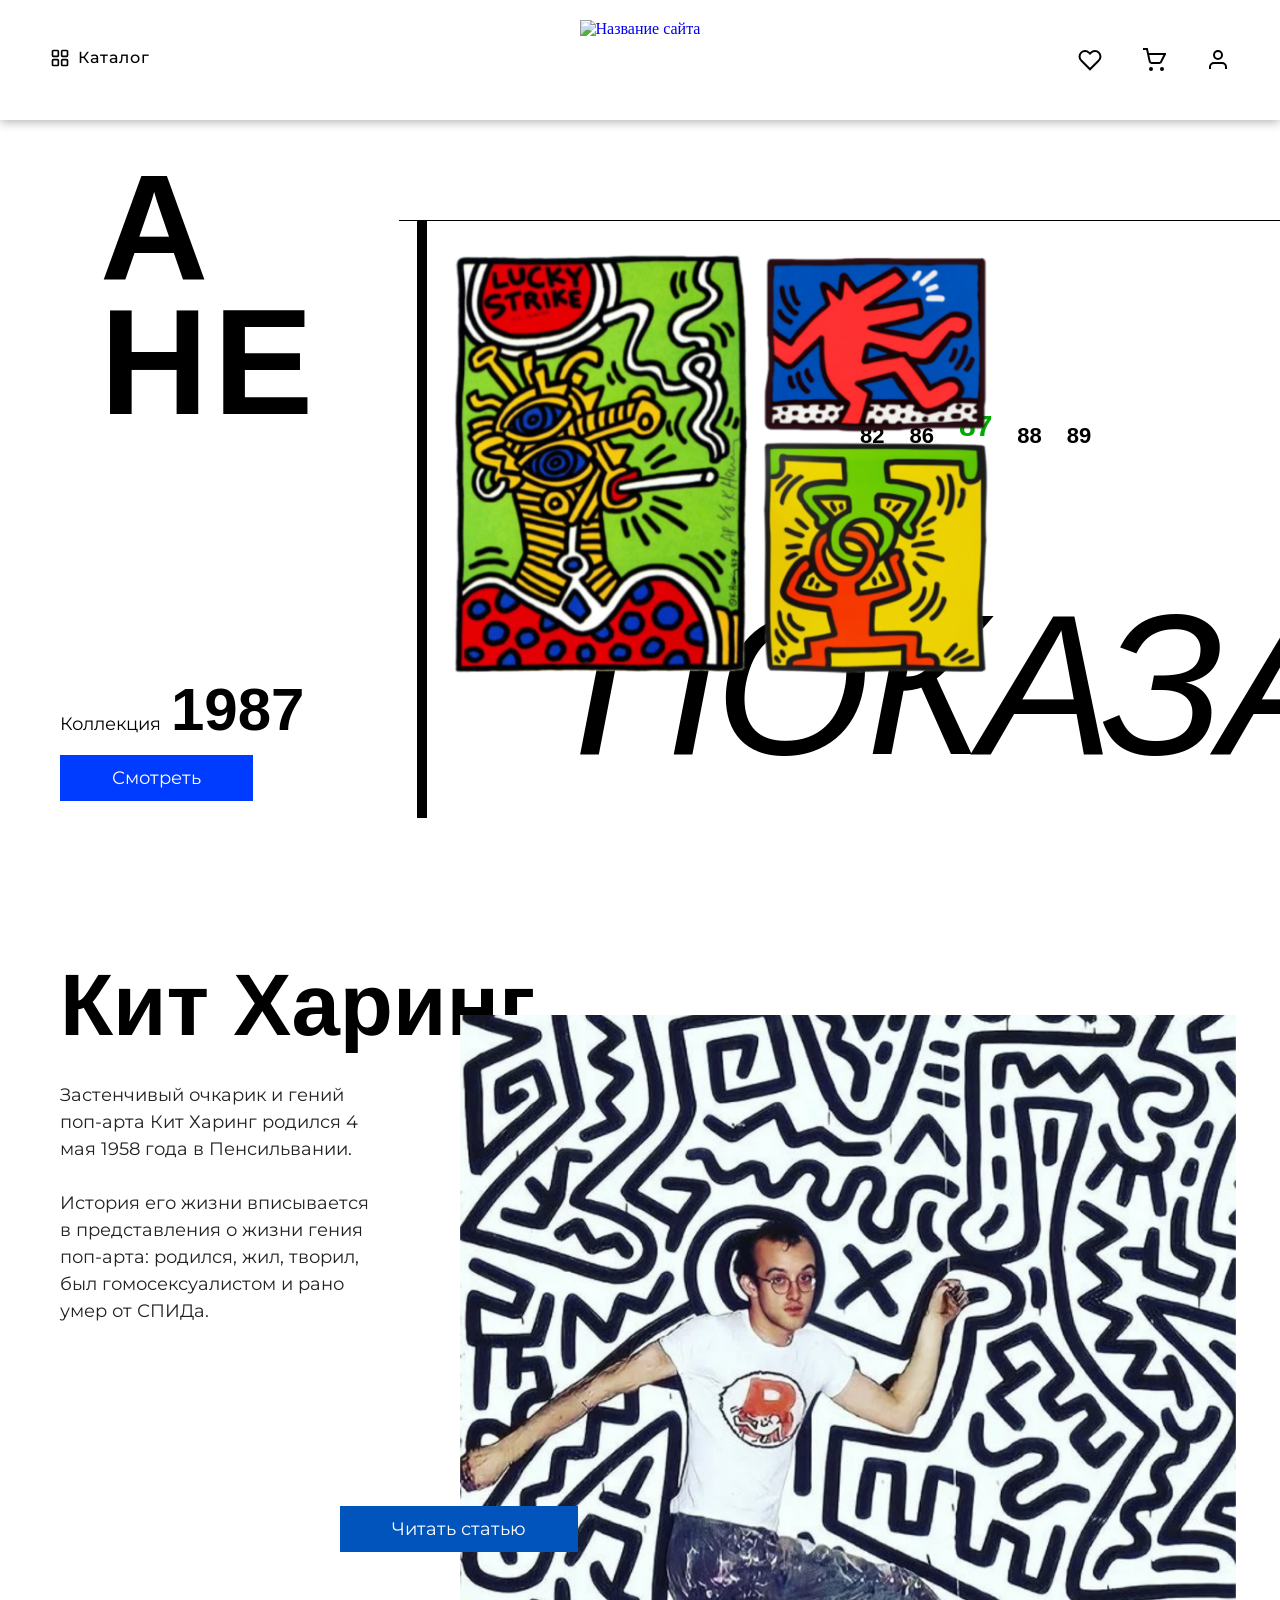
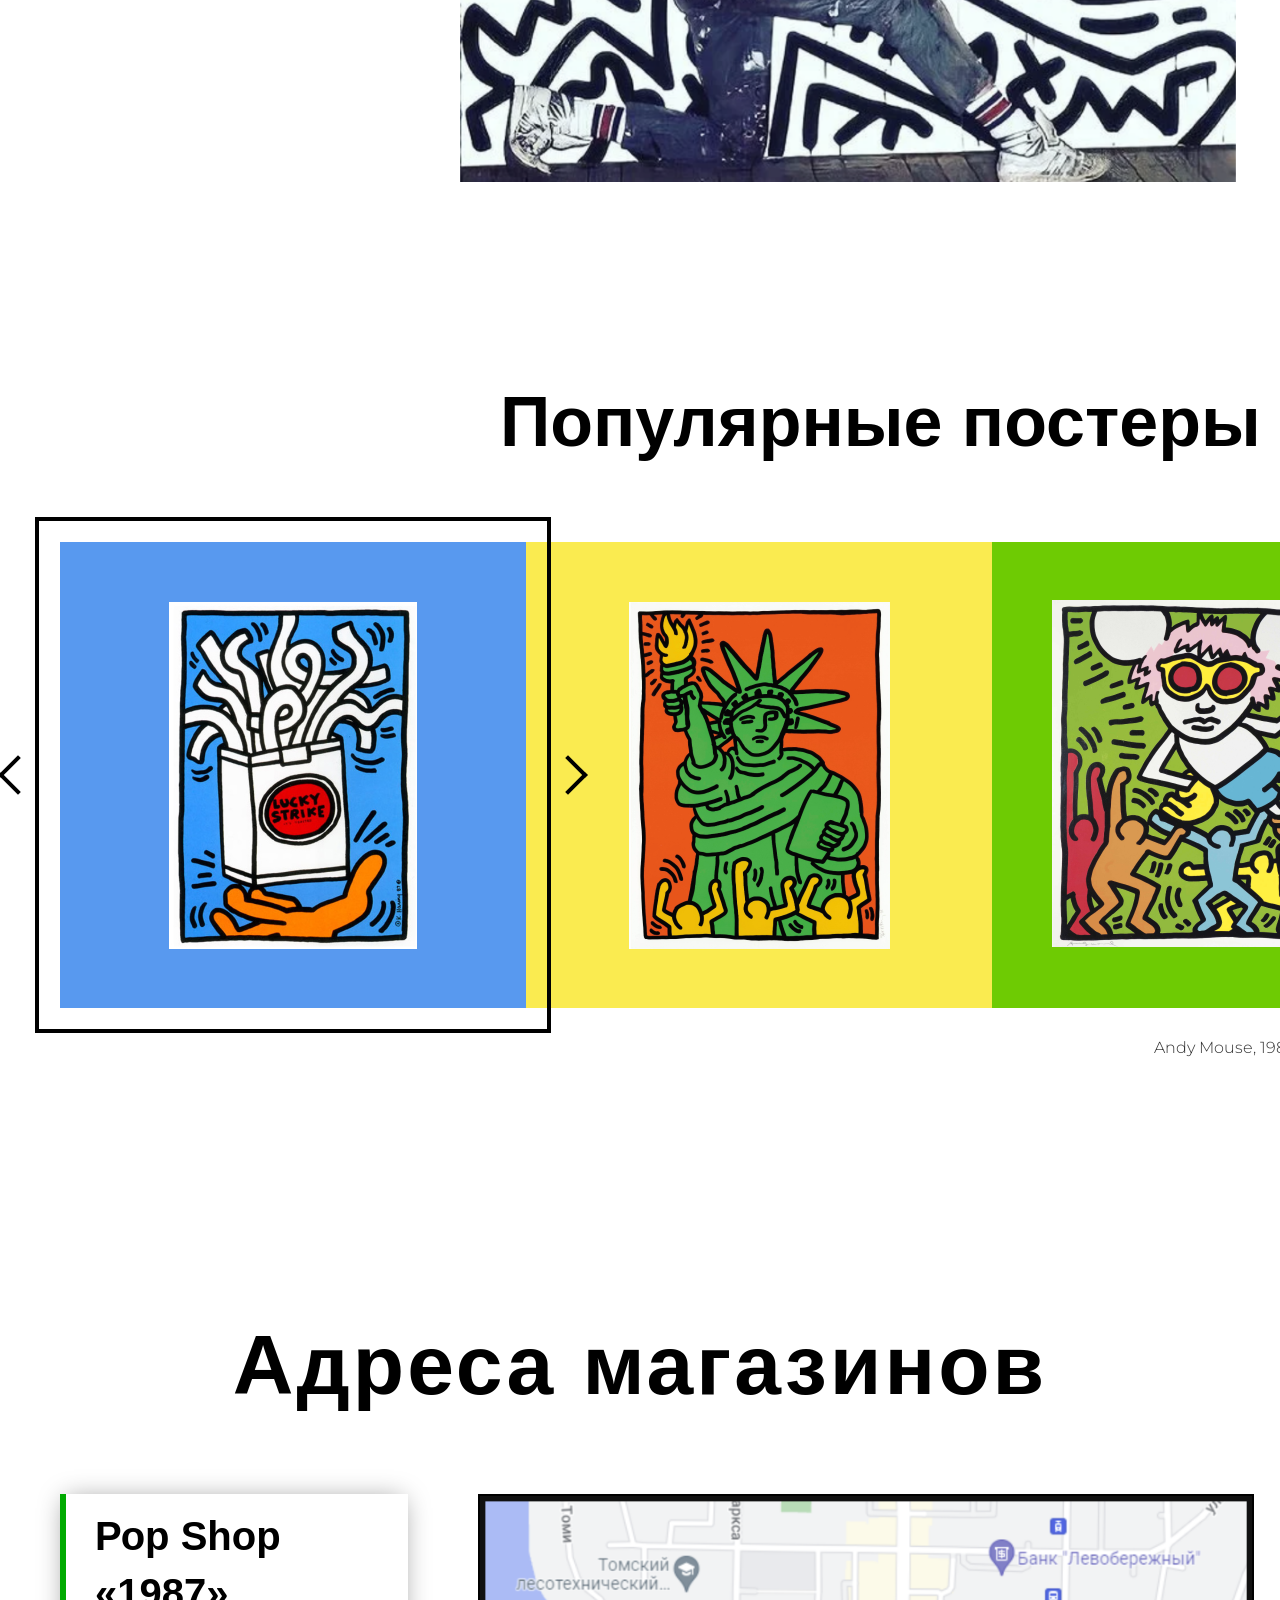
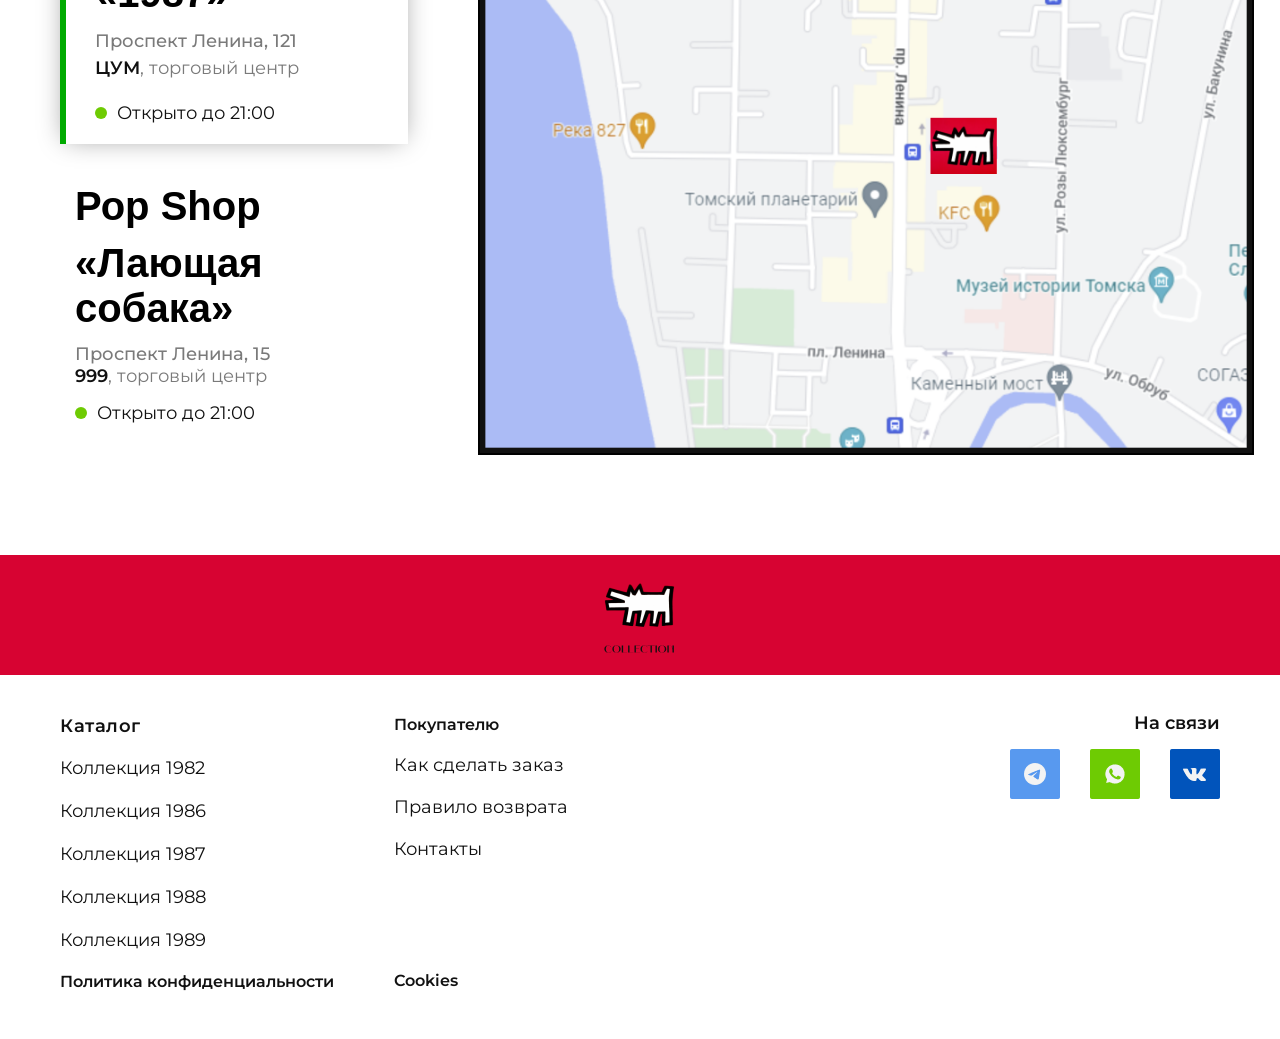
==== index.html @ 84c4f64f "Add files via upload" ====
<!DOCTYPE html>
<html lang="ru">

<head>
    <meta charset="UTF-8">
    <meta name="viewport" content="width=device-width, initial-scale=1.0">
    <title>Кит Харинг | Коллекция</title>
    <link rel="stylesheet" href="index.css">
</head>

<body>
    <div class="container">
        <link rel="preconnect" href="https://fonts.googleapis.com">
        <link rel="preconnect" href="https://fonts.gstatic.com" crossorigin>
        <link href="https://fonts.googleapis.com/css2?family=Montserrat:wght@300;400;500;600;700;800&display=swap"
            rel="stylesheet">

        <header class="site-header">
            <div class="header-left">
                <a href="catalog.html" class="catalog-link"
                    style="text-decoration: none; color: inherit; display: inline-flex; align-items: center;">
                    <svg width="20" height="20" viewBox="0 0 24 24" fill="none" stroke="currentColor" stroke-width="2"
                        style="margin-right: 8px; vertical-align: middle;">
                        <rect x="3" y="3" width="7" height="7" rx="1" />
                        <rect x="14" y="3" width="7" height="7" rx="1" />
                        <rect x="3" y="14" width="7" height="7" rx="1" />
                        <rect x="14" y="14" width="7" height="7" rx="1" />
                    </svg>
                    <span style="vertical-align: middle;">Каталог</span>
                </a>
            </div>
            <div class="header-center">
                <a href="#"
                    style="border: none; background-color: transparent; display: inline-block; text-decoration: none;">
                    <img src="C:\Users\pusto\OneDrive\Рабочий стол\практика\logo.png" alt="Название сайта"
                        style="height: 80px; width: auto; display: block;">
                </a>
            </div>

            <div class="header-right">
                <a href="#" class="icon-link" aria-label="Избранное">
                    <svg width="24" height="24" viewBox="0 0 24 24" fill="none" stroke="currentColor" stroke-width="2">
                        <path
                            d="M20.84 4.61a5.5 5.5 0 0 0-7.78 0L12 5.67l-1.06-1.06a5.5 5.5 0 0 0-7.78 7.78l1.06 1.06L12 21.23l7.78-7.78 1.06-1.06a5.5 5.5 0 0 0 0-7.78z" />
                    </svg>
                </a>

                <a href="#" class="icon-link" aria-label="Корзина">
                    <svg width="24" height="24" viewBox="0 0 24 24" fill="none" stroke="currentColor" stroke-width="2">
                        <circle cx="9" cy="21" r="1" />
                        <circle cx="20" cy="21" r="1" />
                        <path d="M1 1h4l2.7 12.4a2 2 0 0 0 2 1.6h7.6a2 2 0 0 0 2-1.6L23 6H6" />
                    </svg>
                </a>
                <a href="#" class="icon-link" aria-label="Личный кабинет">
                    <svg width="24" height="24" viewBox="0 0 24 24" fill="none" stroke="currentColor" stroke-width="2">
                        <path d="M20 21v-2a4 4 0 0 0-4-4H8a4 4 0 0 0-4 4v2" />
                        <circle cx="12" cy="7" r="4" />
                    </svg>
                </a>
            </div>
        </header>

        <div class="hero-section">
            <div class="title-block">
                <h1 class="main-title">
                    <span>А НЕ</span>
                    <span class="t-poster-lines">
                        <span class="right-line"></span>
                        <span class="poster-image"></span>
                        <div class="pokazalos-text">показалось</div>
                    </span>
                </h1>
                <div class="collection-block">
                    <div class="collection-year">
                        <span class="collection-text">Коллекция</span>
                        <span class="collection-number">1987</span>
                    </div>
                    <a href="catalog.html" class="watch-link">Смотреть</a>
                </div>

                <div class="stats-numbers">
                    <span>82</span>
                    <span>86</span>
                    <span class="highlight">87</span> 
                    <span>88</span>
                    <span>89</span>
                </div>
            </div> 
        </div> 


        <div class="content-section">
            <div class="left-info">
                <h2 class="artist-name">Кит Харинг</h2>
                <p class="artist-description">
                    Застенчивый очкарик и гений поп-арта Кит Харинг родился 4 мая 1958 года в Пенсильвании.<br><br>
                    История его жизни вписывается в представления о жизни гения поп-арта: родился, жил, творил, был
                    гомосексуалистом и рано умер от СПИДа.
                </p>
            </div>

            <div class="right-quote">
                <div class="photo-with-button">
                    <div class="artist-photo">
                        <img src="image 62.png" alt="Кит Харинг">
                    </div>
                    <a href="article.html" class="read-article-overlay">Читать статью</a>
                </div>
                <div class="photo-caption">
                    <div class="caption-left">
                        <a href="#" class="pdf-link">
                            <img src="image 67 (Traced).png" alt="PDF иконка" class="pdf-icon">
                        </a>
                    </div>
                    <div class="caption-right">
                        <span class="caption-name">Кит Харинг,</span>
                        <span class="caption-year">1982 г.</span>
                    </div>
                </div>
            </div>

        </div>

        <div class="popular-section">
            <h2 class="popular-title">Популярные постеры</h2>

            <div class="posters-carousel">
                <div class="posters-container" id="postersContainer">
                    <div class="poster-item" data-index="0">
                        <div class="poster-wrapper">
                            <div class="selection-frame"></div>
                            <div class="color-frame red-frame">
                                <div class="poster-placeholder">
                                    <img src="image 57.png" alt="CRACK DOWN!" class="poster-image">
                                </div>
                            </div>
                        </div>
                        <div class="poster-caption"></div>
                    </div>

                    <div class="poster-item" data-index="1">
                        <div class="poster-wrapper">
                            <div class="selection-frame"></div>
                            <div class="color-frame blue-frame">
                                <div class="poster-placeholder">
                                    <img src="image 63.png" alt="CRACK DOWN!" class="poster-image">
                                </div>
                            </div>
                        </div>
                        <div class="poster-caption"></div>
                    </div>

                    <div class="poster-item" data-index="2">
                        <div class="poster-wrapper">
                            <div class="selection-frame"></div>
                            <div class="color-frame green-frame">
                                <div class="poster-placeholder">
                                    <a href="product.html?id=3">
                                        <img src="image 39.png" alt="Andy Mouse" class="poster-image">
                                    </a>
                                </div>
                            </div>
                        </div>
                        <div class="poster-caption">Andy Mouse, 1986</div>
                    </div>

                    <div class="poster-item" data-index="3">
                        <div class="poster-wrapper">
                            <div class="selection-frame"></div>
                            <div class="color-frame yellow-frame">
                                <div class="poster-placeholder">
                                    <img src="Frame 2049.png" alt="CRACK DOWN!" class="poster-image">
                                </div>
                            </div>
                        </div>
                        <div class="poster-caption"></div>
                    </div>

                    <div class="poster-item" data-index="4">
                        <div class="poster-wrapper">
                            <div class="selection-frame"></div>
                            <div class="color-frame purple-frame">
                                <div class="poster-placeholder">
                                    <img src="image 49.png" alt="CRACK DOWN!" class="poster-image">
                                </div>
                            </div>
                        </div>
                        <div class="poster-caption"></div>
                    </div>
                </div>
            </div>
        </div>

        <div class="container"> 

            <div class="shops-section">
                <h2 class="shops-title">Адреса магазинов</h2>

                <div class="shops-container">
                    <div class="shops-addresses">
                        <div class="shop-card">
                            <div class="shop-card-content">
                                <h3 class="shop-name">Рор Shop</h3>
                                <h3 class="shop-name">«1987»</h3>
                                <p class="shop-address">
                                    <span class="address-street">Проспект Ленина, 121</span><br>
                                    <span class="address-place">ЦУМ</span><span class="address-type">, торговый
                                        центр</span>
                                </p>
                                <div class="shop-status">
                                    <span class="status-dot"></span>
                                    <span class="status-text">Открыто до 21:00</span>
                                </div>
                            </div>
                        </div>

                        <div class="shop-card">
                            <div class="shop-card-content">
                                <h3 class="shop-name">Рор Shop</h3>
                                <h3 class="shop-name">«Лающая собака»</h3>
                                <span class="address-street">Проспект Ленина, 15</span><br>
                                <span class="address-place">999</span><span class="address-type">, торговый центр</span>
                                </p>
                                <div class="shop-status">
                                    <span class="status-dot"></span>
                                    <span class="status-text">Открыто до 21:00</span>
                                </div>
                            </div>
                        </div>
                    </div>

                    <div class="shops-map-container">
                        <div class="map-image">
                            <img src="Frame 2052.png" alt="Карта" class="map-img">
                        </div>
                    </div>
                </div>
            </div>

            <footer class="site-footer">
                <div class="footer-red-line">
                    <img src="Group 1045948.png" alt="KEITH" class="footer-logo-img">
                </div>
                <div class="footer-info">
                    <div class="footer-info-columns">
                        <div class="footer-column">
                            <div class="footer-copyright">Каталог</div>
                            <div class="footer-policy">Коллекция 1982</div>
                            <div class="footer-policy">Коллекция 1986</div>
                            <div class="footer-policy">Коллекция 1987</div>
                            <div class="footer-policy">Коллекция 1988</div>
                            <div class="footer-policy">Коллекция 1989</div>
                            <div class="footer-policy2">Политика конфиденциальности</div>
                        </div>

                        <div class="footer-column">
                            <div class="footer-contacts">Покупателю</div>
                            <div class="footer-phone">Как сделать заказ</div>
                            <div class="footer-phone">Правило возврата</div>
                            <div class="footer-phone">Контакты</div>
                            <div class="footer-sell">Cookies</div>
                        </div>
                    </div>
                </div>

                <div class="footer-social">
                    <div class="social-title">На связи</div>
                    <div class="social-icons">
                        <a href="#" class="social-icon">
                            <img src="tg.png" alt="Telegram" class="social-img">
                        </a>
                        <a href="#" class="social-icon">
                            <img src="phone.png" alt="WhatsApp" class="social-img">
                        </a>
                        <a href="#" class="social-icon">
                            <img src="vk.png" alt="VK" class="social-img">
                        </a>
                    </div>
                </div>
        </div>
        </footer>
    </div>
    <script src="script.js"></script>
    <script src="index.js"></script>
</body>

</html>
---- index.css ----
* {
    margin: 0;
    padding: 0;
    box-sizing: border-box;
}

body {
    overflow-x: hidden;
    width: 100%;
    margin: 0;
    padding: 0 60px 40px 60px;
}

.container {
    max-width: 1400px;
    width: 100%;
    margin: 0 auto;
    overflow: visible;
    margin-top: 160px;
}


.site-header {
    display: flex;
    justify-content: space-between;
    align-items: center;
    padding: 20px 230px;
    margin-bottom: 40px;
    flex-wrap: wrap;
    position: fixed;
    top: 0;
    left: 0;
    right: 0;
    background-color: #ffffff;
    z-index: 1000;
    box-shadow: 0 2px 10px rgba(0, 0, 0, 0.3);
    box-sizing: border-box;
    width: 100%;
}

.header-left {
    flex: 1;
}

.catalog-link {
    font-family: 'Montserrat', sans-serif;
    font-size: 16px;
    font-weight: 500;
    text-decoration: none;
    color: #000;
    letter-spacing: 1px;
    padding-bottom: 5px;
    cursor: pointer;
}

.catalog-link:hover {
    color: #1066D0;
}

.header-center {
    flex: 1;
    display: flex;
    justify-content: center;
}

.logo {
    font-size: 200px;
    font-weight: 900;
    letter-spacing: 2px;
    text-transform: uppercase;
    color: #000;
    text-decoration: none;
    padding: 8px 20px;
    transition: all 0.3s;
}

.logo:hover {
    background-color: #000;
    color: #fff;
}

.header-right {
    flex: 1;
    display: flex;
    justify-content: flex-end;
    gap: 50px;
}

.icon-link {
    color: #000;
    text-decoration: none;
    transition: color 0.3s ease;
    line-height: 1;
}

.icon-link:hover {
    color: #0066ff;
}

.icon-link svg {
    display: block;
    width: 24px;
    height: 24px;
}


.icon-cart,
.icon-user {
    width: 22px;
    height: 22px;
    fill: none;
    stroke: currentColor;
    stroke-width: 2;
    stroke-linecap: round;
    stroke-linejoin: round;
}

.hero-section {
    display: flex;
    flex-wrap: wrap;
    justify-content: space-between;
    align-items: flex-start;
    margin-bottom: 80px;
    padding-bottom: 40px;
}

.title-block {
    flex: 0 0 auto;
    max-width: 40%;
}

.main-title {
    font-size: 180px;
    font-weight: 800;
    line-height: 0.9;
    text-transform: uppercase;
    color: #000;
    margin-bottom: 20px;
}

.main-title span {
    display: block;
}

.collection-block {
    display: flex;
    flex-direction: column;
    align-items: flex-start;
    gap: 10px;
    margin-top: 320px;
}

.collection-year {
    display: flex;
    align-items: baseline;
    gap: 10px;
}

.collection-text {
    font-family: 'Montserrat', sans-serif;
    font-size: 18px;
    font-weight: 400;
    color: #000;
}

.collection-number {
    font-family: 'Moniqa', sans-serif;
    font-weight: 800;
    font-size: 60px;
    color: #000;
    line-height: 1;
}

.watch-link {
    display: inline-block;
    font-family: 'Montserrat', sans-serif;
    font-size: 18px;
    font-weight: 400;
    color: #fff;
    background-color: #003cff;
    padding: 12px 52px;
    text-decoration: none;
    border-radius: 0px;
    transition: all 0.3s ease;
    border: none;
    margin-top: 5px;
}

.product-block {
    flex: 0 0 300px;
    background-color: #f5f5f5;
    padding: 25px;
    border: 1px solid #ddd;
}

.product-image-placeholder {
    width: 100%;
    height: 250px;
    background-color: #e0e0e0;
    margin-bottom: 15px;
    display: flex;
    align-items: flex-end;
    justify-content: flex-start;
    padding: 15px;
    font-size: 14px;
    color: #666;
    border: 1px solid #ccc;
    background-image: repeating-linear-gradient(45deg, #ccc 0px, #ccc 2px, transparent 2px, transparent 8px);
}

.product-code {
    font-size: 14px;
    color: #444;
    margin-bottom: 5px;
    letter-spacing: 1px;
}

.product-sizes {
    display: flex;
    gap: 15px;
    font-size: 20px;
    font-weight: bold;
    margin-top: 10px;
}

.product-sizes span {
    cursor: default;
}

.stats-numbers {
    display: flex;
    gap: 30px;
    font-size: 22px;
    margin: 40px 0;
    padding: 20px 0;
    font-family: 'Moniqa', sans-serif;
    font-weight: 800;
    align-items: center;
    position: relative;
    left: 0;
    left: 1180px;
    right: 50px;
    margin-top: -580px;
    margin-bottom: 1000px;
}


.stats-numbers span {
    color: #000;
    display: inline-block;
    line-height: 1;
    vertical-align: middle;
}

.stats-numbers .highlight {
    color: #00aa00;
    font-size: 30px;
    font-weight: 800;
    position: relative;
    top: -1px;
    transform: translateY(-5px);
}


@font-face {
    font-family: 'Moniqa';
    src: url('fonts/OpenType-PS (OTF)/Moniqa-Display.otf') format('opentype');
    font-weight: 500;
    font-style: normal;
}

@font-face {
    font-family: 'Moniqa';
    src: url('fonts/OpenType-PS (OTF)/Moniqa-BoldDisplay.otf') format('opentype');
    font-weight: 700;
    font-style: normal;
}

.main-title,
.text-part {
    margin-left: 40px;
    font-family: 'Moniqa', sans-serif;
    font-weight: 700;
    word-spacing: 0.15em;
    font-size: 200px;
    text-transform: uppercase;
}

.main-title {
    display: flex;
    align-items: center;
    font-size: 180px;
    font-weight: 800;
    line-height: 0.9;
    letter-spacing: 5px;
    text-transform: uppercase;
    color: #000;
}

.hash {
    font-size: 0.8em;
    margin-right: 5px;
}

.text-part {
    margin-left: 20px;
    display: flex;
    gap: 5px;
}

.main-title {
    display: flex;
    align-items: center;
    font-size: 180px;
    font-weight: 800;
    text-transform: uppercase;
    gap: 10px;
}

.t-poster-lines {
    position: relative;
    display: inline-block;
    width: 100px;
    height: 160px;
    margin-left: 15px;
}

.t-poster-lines::before {
    content: '';
    position: absolute;
    top: 5px;
    left: -25px;
    width: 100%;
    height: 1px;
    background-color: #000;
    z-index: 2;
}

.t-poster-lines::after {
    content: '';
    position: absolute;
    top: 5px;
    left: -7px;
    width: 10px;
    height: 598px;
    background-color: #000;
    z-index: 2;
}

.t-poster-lines .right-line {
    position: absolute;
    top: 5px;
    left: 60px;
    right: 0;
    width: 1600px;
    height: 1px;
    background-color: #000;
    z-index: 2;
}

.t-poster-lines .poster-image {
    position: absolute;
    top: -250px;
    left: 27px;
    right: -469px;
    bottom: -588px;
    background-image: url('87.png');
    background-size: contain;
    background-position: center;
    background-repeat: no-repeat;
    border: none;
    z-index: 1;
}

.pokazalos-text {
    font-family: 'Moniqa', sans-serif;
    font-style: italic;
    font-size: 250px;
    font-weight: 500;
    color: #000;
    text-transform: uppercase;
    letter-spacing: -0.02em;
    position: relative;
    top: 420px;
    left: 200px;
}



.content-section {
    display: flex;
    flex-wrap: wrap;
    gap: 60px;
    margin: 60px 0;
    justify-content: space-between;
    width: 100%;
    margin-top: -390px;
    position: relative;
    top: -80px;
}

.left-info {
    flex: 1 1 40%;
}

.artist-name {
    font-family: 'Moniqa', sans-serif;
    font-weight: 800;
    font-size: 87px;
    line-height: 1;
    margin-bottom: 34px;
    padding-left: 0px;
}

.artist-description {
    font-family: 'Montserrat', sans-serif;
    font-size: 18px;
    line-height: 1.5;
    max-width: 320px;
    color: #222;
    margin-bottom: 30px;
}

.right-quote {
    flex: 1 1 40%;
    display: flex;
    justify-content: flex-end;
    margin-top: -480px;
    top: 0;
    transform: none;
}


.photo-with-button {
    position: relative;
    width: 100%;
    max-width: 500px;
    margin: 0 auto;
    margin-left: 540px;
    margin-top: 30px;
}

.artist-photo {
    width: 100%;
    height: auto;

}

.artist-photo img {
    width: 862px;
    height: auto;
    display: block;
    height: 862px;
    object-fit: cover;
}

.read-article-overlay {
    position: absolute;
    bottom: 30%;
    left: -150px;
    display: inline-block;
    font-family: 'Montserrat', sans-serif;
    font-size: 18px;
    font-weight: 400;
    color: #ffffff;
    background-color: #0154BB;
    padding: 12px 52px;
    text-decoration: none;
    white-space: nowrap;
    z-index: 2;
    transition: all 0.3s ease;
}

.photo-caption {
    display: flex;
    justify-content: space-between;
    align-items: center;
    width: 100%;
    max-width: 500px;
    margin-top: 900px;
    font-family: 'Montserrat', sans-serif;
    padding: 0 5px;
}

.caption-left {
    font-size: 14px;
    color: #666;
    margin-left: -500px;
}

.pdf-placeholder {
    display: inline-block;
    padding: 4px 8px;
    border: 1px solid #999;
    font-size: 12px;
    text-transform: uppercase;
    position: relative;
    left: -20px;
}

.caption-right {
    display: flex;
    gap: 10px;
    font-size: 16px;
}

.caption-name {
    font-weight: 300;
    color: #111111;
}

.caption-year {
    font-weight: 300;
    color: #111111;
}

.popular-section {
    width: 100vw;
    position: relative;
    left: 50%;
    right: 50%;
    margin-left: -50vw;
    margin-right: -50vw;
    background-color: #ffffff;
    padding: 60px 0;
    overflow: hidden;
    box-sizing: border-box;
}

.popular-title {
    font-family: 'Moniqa', sans-serif;
    font-weight: 800;
    font-size: 84px;
    margin-bottom: 40px;

    max-width: 1400px;
    margin-left: auto;
    margin-right: auto;
    padding-left: 400px;
    width: 100%;
    box-sizing: border-box;
}

.posters-carousel {
    width: 100%;
    position: relative;
}

.posters-container {
    display: flex;
    gap: 0;
    overflow-x: auto;
    overflow-y: hidden;
    scroll-behavior: smooth;
    padding: 40px 0;
    cursor: grab;
    scrollbar-width: none;
    -webkit-overflow-scrolling: touch;
    overscroll-behavior-x: contain;
}

.posters-container::-webkit-scrollbar {
    display: none;
}

.posters-container::before {
    content: '';
    flex: 0 0 60px;
}

.posters-container::after {
    content: '';
    flex: 0 0 60px;
}

.poster-item {
    flex: 0 0 auto;
    width: 466px;
    text-align: center;
    margin: 0;
    padding: 0;
}

.poster-wrapper {
    position: relative;
    width: 100%;
    display: flex;
    justify-content: center;
    align-items: center;
}

.selection-frame {
    position: absolute;
    top: -25px;
    left: -25px;
    right: -25px;
    bottom: -25px;
    border: 4px solid #000;
    opacity: 0;
    transition: opacity 0.3s ease;
    z-index: 20;
    pointer-events: none;
}

.selection-frame::before,
.selection-frame::after {
    content: '';
    position: absolute;
    top: 50%;
    width: 24px;
    height: 24px;
    border-top: 4px solid #000;
    border-right: 4px solid #000;
    transform: translateY(-50%);
    pointer-events: auto;
    z-index: 30;
    cursor: pointer;
}

.selection-frame::before {
    left: -35px;
    transform: translateY(-50%) rotate(-135deg);
}

.selection-frame::after {
    right: -35px;
    transform: translateY(-50%) rotate(45deg);
}

.selection-frame::before:hover,
.selection-frame::after:hover {
    border-color: #666;
    transform: translateY(-50%) scale(1.1);
}

.poster-item.selected .selection-frame {
    opacity: 1;
}

.color-frame {
    width: 100%;
    height: 466px;
    padding: 110px;
    box-sizing: border-box;
    position: relative;
    z-index: 10;
}

.red-frame {
    background-color: #5899EF;
}

.blue-frame {
    background-color: #FAEB50;
}

.green-frame {
    background-color: #6ECB03;
}

.yellow-frame {
    background-color: #EC6F2D;
}

.purple-frame {
    background-color: #FAEB50;
}

.poster-placeholder {
    width: 100%;
    height: 100%;
    background-color: rgba(255, 255, 255, 0.2);
    border: 2px dashed rgba(255, 255, 255, 0.5);
    display: flex;
    align-items: center;
    justify-content: center;
}

.placeholder-text {
    font-family: 'Montserrat', sans-serif;
    font-size: 14px;
    color: #fff;
    text-shadow: 1px 1px 0 rgba(0, 0, 0, 0.2);
    text-transform: uppercase;
    text-align: center;
}

.poster-caption {
    font-family: 'Montserrat', sans-serif;
    font-size: 16px;
    font-weight: 300;
    color: #333;
    margin-top: 30px;
    z-index: 15;
}

.shops-section {
    margin: 80px 0;
    width: 100%;
}

.shops-title {
    font-family: 'Moniqa', sans-serif;
    font-weight: 800;
    font-size: 84px;
    margin-bottom: 80px;
    text-align: center;
    letter-spacing: 3px;
}

.shops-container {
    display: flex;
    gap: 40px;
    align-items: flex-start;
}

.shops-addresses {
    flex: 0 0 30%;
    display: flex;
    flex-direction: column;
    gap: 40px;

}

.shop-item {
    border-bottom: 1px solid #000;
    padding-bottom: 20px;
}

.address-street {
    font-family: 'Montserrat', sans-serif;
    font-weight: 500;
    font-size: 18px;
    color: #7A7A7A;
}

.address-place {
    font-family: 'Montserrat', sans-serif;
    font-weight: 600;
    font-size: 18px;
    color: #111111;

}

.address-type {
    font-family: 'Montserrat', sans-serif;
    font-weight: 400;
    font-size: 18px;
    color: #7A7A7A;
}

.shop-hours {
    font-family: 'Moniqa', sans-serif;
    font-weight: 500;
    font-size: 14px;
    color: #666;
}

.shops-map-container {
    flex: 0 0 70%;
    margin-left: 50px;
}

.map-image {
    width: 862px;
    height: 623px;
    border: 2px solid #000;
    margin-bottom: 20px;
    overflow: hidden;
}

.map-img {
    width: 100%;
    height: 100%;
    object-fit: cover;
    display: block;
}

.map-landmarks {
    display: flex;
    flex-wrap: wrap;
    gap: 10px 20px;
    padding: 10px 0;
}

.landmark {
    font-family: 'Montserrat', sans-serif;
    font-size: 14px;
    color: #444;
    position: relative;
    padding-left: 12px;
}

.landmark::before {
    content: "•";
    position: absolute;
    left: 0;
    color: #000;
    font-weight: bold;
}

.shop-card:first-child {
    background-color: #fff;
    padding: 20px;
    margin-bottom: 20px;
    position: relative;
    box-shadow: 0 0 25px -5px rgba(0, 0, 0, 0.4);
}

.shop-card:first-child::before {
    content: '';
    position: absolute;
    left: 0;
    top: 0;
    bottom: 0;
    width: 6px;
    background-color: #00aa00;
}

.shop-card-content {
    padding-left: 15px;
}

.shop-name {
    font-family: 'Moniqa', sans-serif;
    font-weight: 700;
    font-size: 40px;
    margin-bottom: 12px;
    color: #000;
}

.shop-address {
    font-family: 'Montserrat', sans-serif;
    font-weight: 400;
    font-size: 16px;
    line-height: 1.5;
    color: #333;
    margin-bottom: 20px;
}

.shop-status {
    display: flex;
    align-items: center;
    gap: 10px;
    margin-top: 15px;
}

.status-dot {
    width: 12px;
    height: 12px;
    background-color: #6ECB03;
    border-radius: 50%;
    display: inline-block;
}

.status-text {
    font-family: 'Montserrat', sans-serif;
    font-weight: 400;
    font-size: 18px;
    color: #111111;
}


.shops-addresses {
    flex: 0 0 30%;
    display: flex;
    flex-direction: column;
    gap: 20px;
}

.site-footer {
    margin-top: 80px;
    width: 100%;
    padding-bottom: 200px;
}

.footer-red-line {
    width: 100vw;
    position: relative;
    left: 50%;
    right: 50%;
    margin-left: -50vw;
    margin-right: -50vw;
    background-color: #D70332;
    height: 120px;
    display: flex;
    align-items: center;
    justify-content: center;
}

.footer-logo {
    font-family: 'Moniqa', sans-serif;
    font-weight: 800;
    font-size: 36px;
    color: #fff;
    text-transform: uppercase;
    letter-spacing: 4px;
    background-color: #000;
    padding: 8px 30px;
    display: inline-block;
}

.footer-bottom {
    max-width: 1400px;
    margin: 40px auto 0;
    padding: 0 60px 40px;
    display: flex;
    justify-content: space-between;
    flex-wrap: wrap;
    gap: 40px;
}

.footer-info {
    flex: 1;
    margin-top: 40px;
}

.footer-info-columns {
    display: flex;
    gap: 80px;
}

.footer-column {
    display: flex;
    flex-direction: column;
    gap: 20px;
}

.footer-copyright {
    font-family: 'Montserrat', sans-serif;
    font-weight: 600;
    font-size: 18px;
    color: #111111;
    letter-spacing: 0.5px;

}

.footer-policy {
    font-family: 'Montserrat', sans-serif;
    font-weight: 400;
    font-size: 18px;
    color: #111111;
    text-decoration: none;
    transition: color 0.3s ease;
    border-bottom: 1px solid transparent;
    cursor: pointer;
}

.footer-policy:hover {
    color: #0154BB;
}

.footer-policy2 {
    font-family: 'Montserrat', sans-serif;
    font-weight: 600;
    font-size: 16px;
    color: #111111;
    text-decoration: none;
    transition: color 0.3s ease;
    border-bottom: 1px solid transparent;
    cursor: pointer;
}

.footer-policy2:hover {
    color: #0154BB;
}

.footer-contacts {
    font-family: 'Montserrat', sans-serif;
    font-weight: 600;
    font-size: 16px;
    color: #111111;
}


.footer-phone {
    font-family: 'Montserrat', sans-serif;
    font-weight: 00;
    font-size: 18px;
    color: #111111;
    cursor: pointer;
}

.footer-phone:hover {
    color: #0154BB;
}

.footer-sell {
    font-family: 'Montserrat', sans-serif;
    font-weight: 600;
    font-size: 16px;
    color: #111111;
    line-height: 1.4;
    cursor: pointer;
    gap: 200px;
    margin-top: auto;
}

.footer-sell:hover {
    color: #0154BB;
}

.footer-social {
    display: flex;
    flex-direction: column;
    align-items: flex-end;
    gap: 15px;
    align-self: flex-start;
    margin-top: -270px;
}

.social-title {
    font-family: 'Montserrat', sans-serif;
    font-weight: 600;
    font-size: 18px;
    color: #111111;

}

.social-icons {
    display: flex;
    gap: 30px;
}

.social-icon {
    width: 50px;
    height: 50px;
    display: flex;
    align-items: center;
    justify-content: center;
    transition: all 0.3s ease;
}



.poster-image {
    transition: opacity 0.3s ease;
    opacity: 1;
}

.stats-numbers span {
    cursor: pointer;
    transition: all 0.3s ease;
}

.stats-numbers span:hover {
    transform: scale(1.1);
}

.stats-numbers .highlight {
    color: #00aa00;
    font-size: 30px;
    font-weight: 800;
    position: relative;
    top: -5px;
}

.cart-icon {
    position: relative;
}

.cart-counter {
    position: absolute;
    top: -8px;
    right: -8px;
    background-color: #ff0000;
    color: #fff;
    font-size: 12px;
    font-weight: bold;
    width: 18px;
    height: 18px;
    border-radius: 50%;
    display: flex;
    align-items: center;
    justify-content: center;
    font-family: 'Montserrat', sans-serif;
}

.header-right {
    flex: 1;
    display: flex;
    justify-content: flex-end;
    gap: 40px;
    align-items: center;
}

.icon-link {
    position: relative;
    color: #000;
    text-decoration: none;
    transition: color 0.3s ease;
}

.icon-link:hover {
    color: #0066ff;
}

.icon-link svg {
    width: 24px;
    height: 24px;
    display: block;
}

.counter-badge {
    position: absolute;
    top: -10px;
    right: -10px;
    color: #111111;
    font-size: 14px;
    font-weight: bold;
    font-family: 'Montserrat', sans-serif;
    display: none;
    background: none;
    min-width: auto;
    height: auto;
    padding: 0;
    border: none;
}

body.logged-in .counter-badge {
    display: block;
}

.heart-icon.active {
    content: url('сердце.png');
}

.auth-overlay {
    position: fixed;
    top: 0;
    left: 0;
    width: 100%;
    height: 100%;
    background-color: rgba(0, 0, 0, 0.5);
    display: flex;
    align-items: center;
    justify-content: center;
    z-index: 10000;
    opacity: 0;
    transition: opacity 0.3s ease;
}

.auth-overlay.active {
    opacity: 1;
}

.auth-modal {
    background-color: #fff;
    border: 3px solid #000;
    padding: 40px;
    max-width: 400px;
    width: 90%;
    transform: scale(0.9);
    transition: transform 0.3s ease;
}

.auth-overlay.active .auth-modal {
    transform: scale(1);
}

.auth-modal h3 {
    font-family: 'Montserrat', sans-serif;
    font-weight: 600;
    font-size: 30px;
    margin-bottom: 20px;
    text-align: center;
}

.auth-modal p {
    font-family: 'Montserrat', sans-serif;
    font-size: 14px;
    margin-bottom: 30px;
    text-align: center;
    line-height: 1.5;
    color: #333;
}

.auth-modal-buttons {
    display: flex;
    flex-direction: column;
    gap: 10px;
}

.auth-btn {
    padding: 12px;
    text-align: center;
    font-family: 'Montserrat', sans-serif;
    font-weight: 600;
    font-size: 16px;
    text-decoration: none;
    border: none;
    cursor: pointer;
    transition: all 0.3s ease;
}

.login-btn {
    background-color: #0154BB;
    color: #fff;
}

.login-btn:hover {
    background-color: #003c8f;
}

.register-btn {
    background-color: transparent;
    color: #000;
    border: 2px solid #000;
}

.register-btn:hover {
    background-color: #000;
    color: #fff;
}

.close-btn {
    background-color: transparent;
    color: #666;
}

.close-btn:hover {
    color: #000;
}

.action-notification {
    position: fixed;
    bottom: 20px;
    right: 20px;
    background-color: #0154BB;
    color: #fff;
    padding: 15px 25px;
    border: 2px solid #000;
    font-family: 'Montserrat', sans-serif;
    font-size: 14px;
    z-index: 10001;
    transform: translateX(100%);
    transition: transform 0.3s ease;
}

.action-notification.show {
    transform: translateX(0);
}




@media (max-width: 1340px) {

    .container {
        margin-top: 160px;
    }

    .main-title {
        font-size: 150px;
    }

    .collection-block {
        margin-top: 250px;
        margin-bottom: 100px;
    }

    .stats-numbers {
        left: 800px !important;
        margin-top: -500px !important;
        margin-bottom: 800px !important;
        gap: 25px;
    }

    .pokazalos-text {
        font-size: 200px;
        top: 380px;
        left: 150px;
    }

    .content-section {
        margin-top: -350px;
    }

    .right-quote {
        margin-top: -430px;
    }

    .photo-with-button {
        margin-left: 400px;
    }

    .artist-photo img {
        width: 776px;
        height: 767px;
    }

    .read-article-overlay {
        left: -120px;
    }

    .photo-caption {
        margin-top: 730px;
        margin-right: 100px;
    }

    .caption-left {
        margin-left: -500px;
    }

    .popular-title {
        padding-left: 500px;
        font-size: 70px;
    }

    .shops-map-container {
        margin-left: 30px;
    }

    .map-image {
        width: 776px;
        height: 561px;
    }

    .footer-social {
        margin-top: -280px;
    }

    .footer-info-columns {
        gap: 60px;
    }

    .site-header {
        padding: 20px 50px;
    }
}
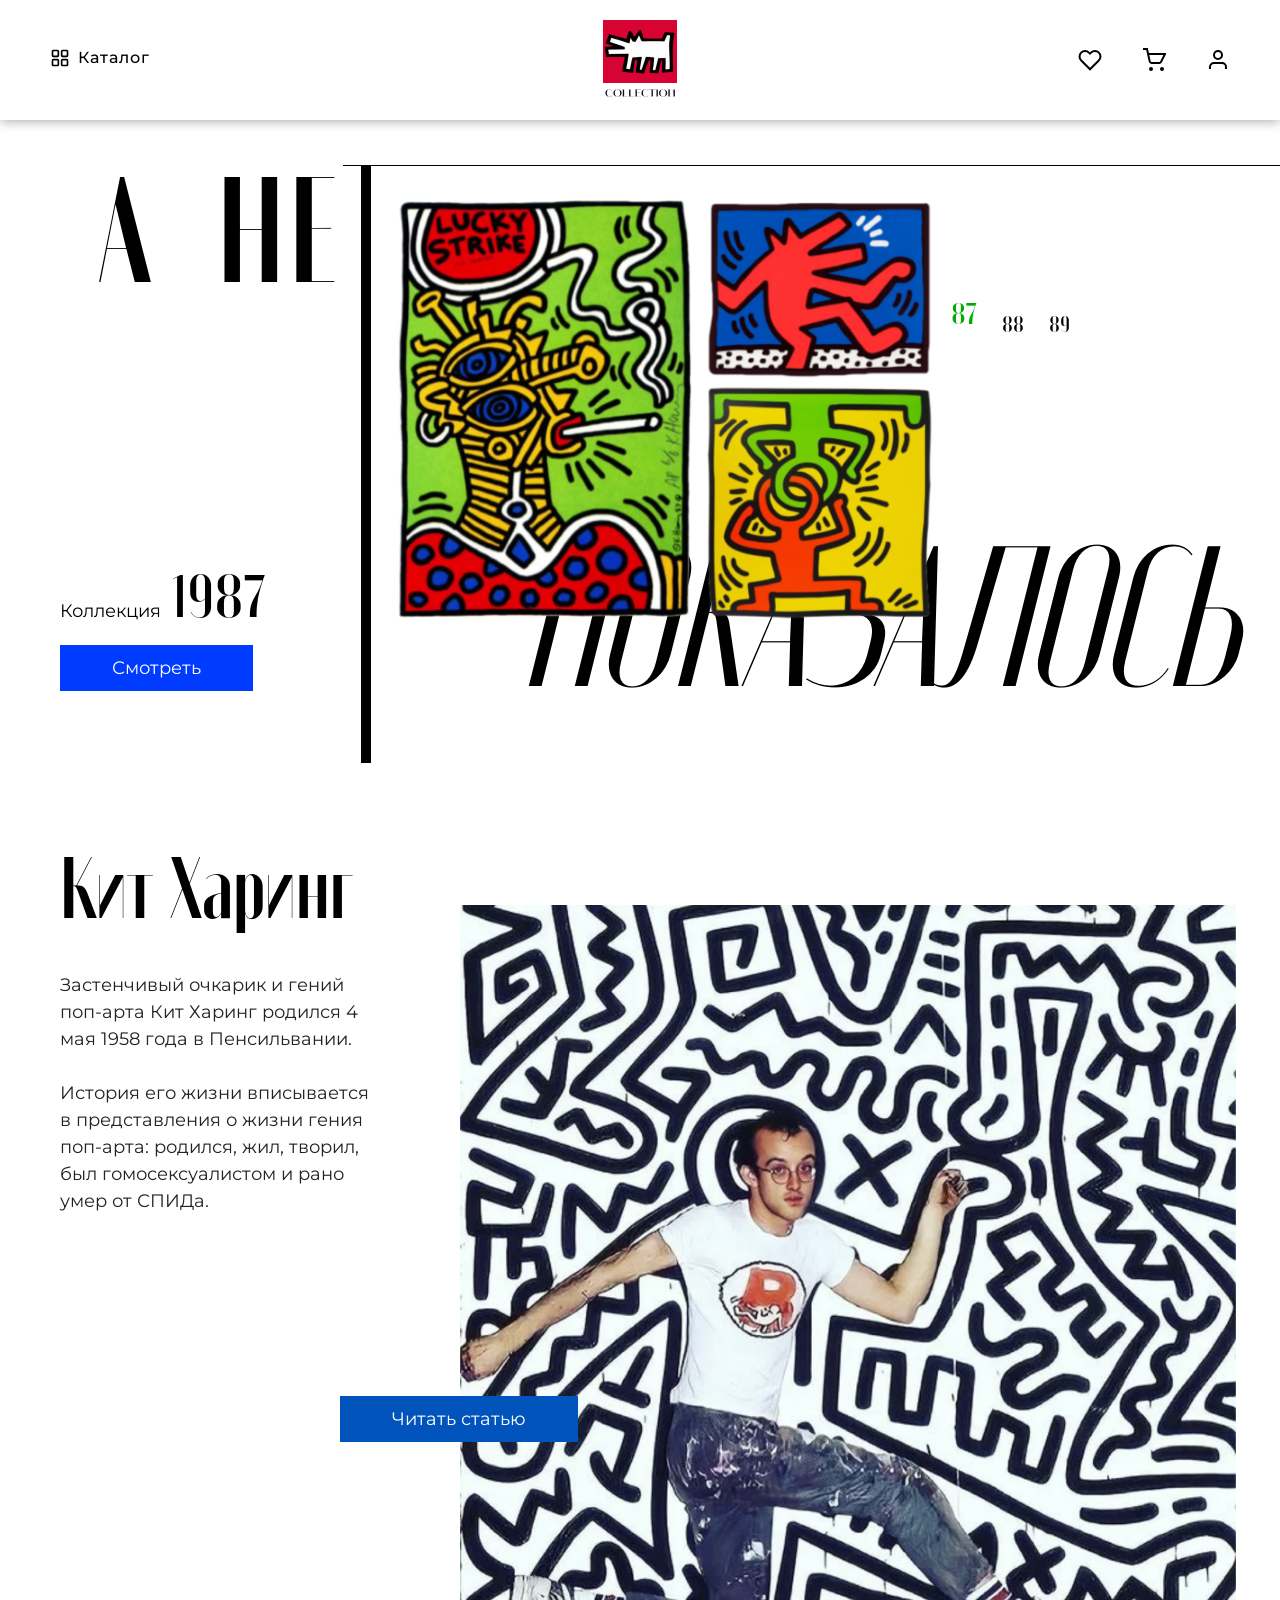
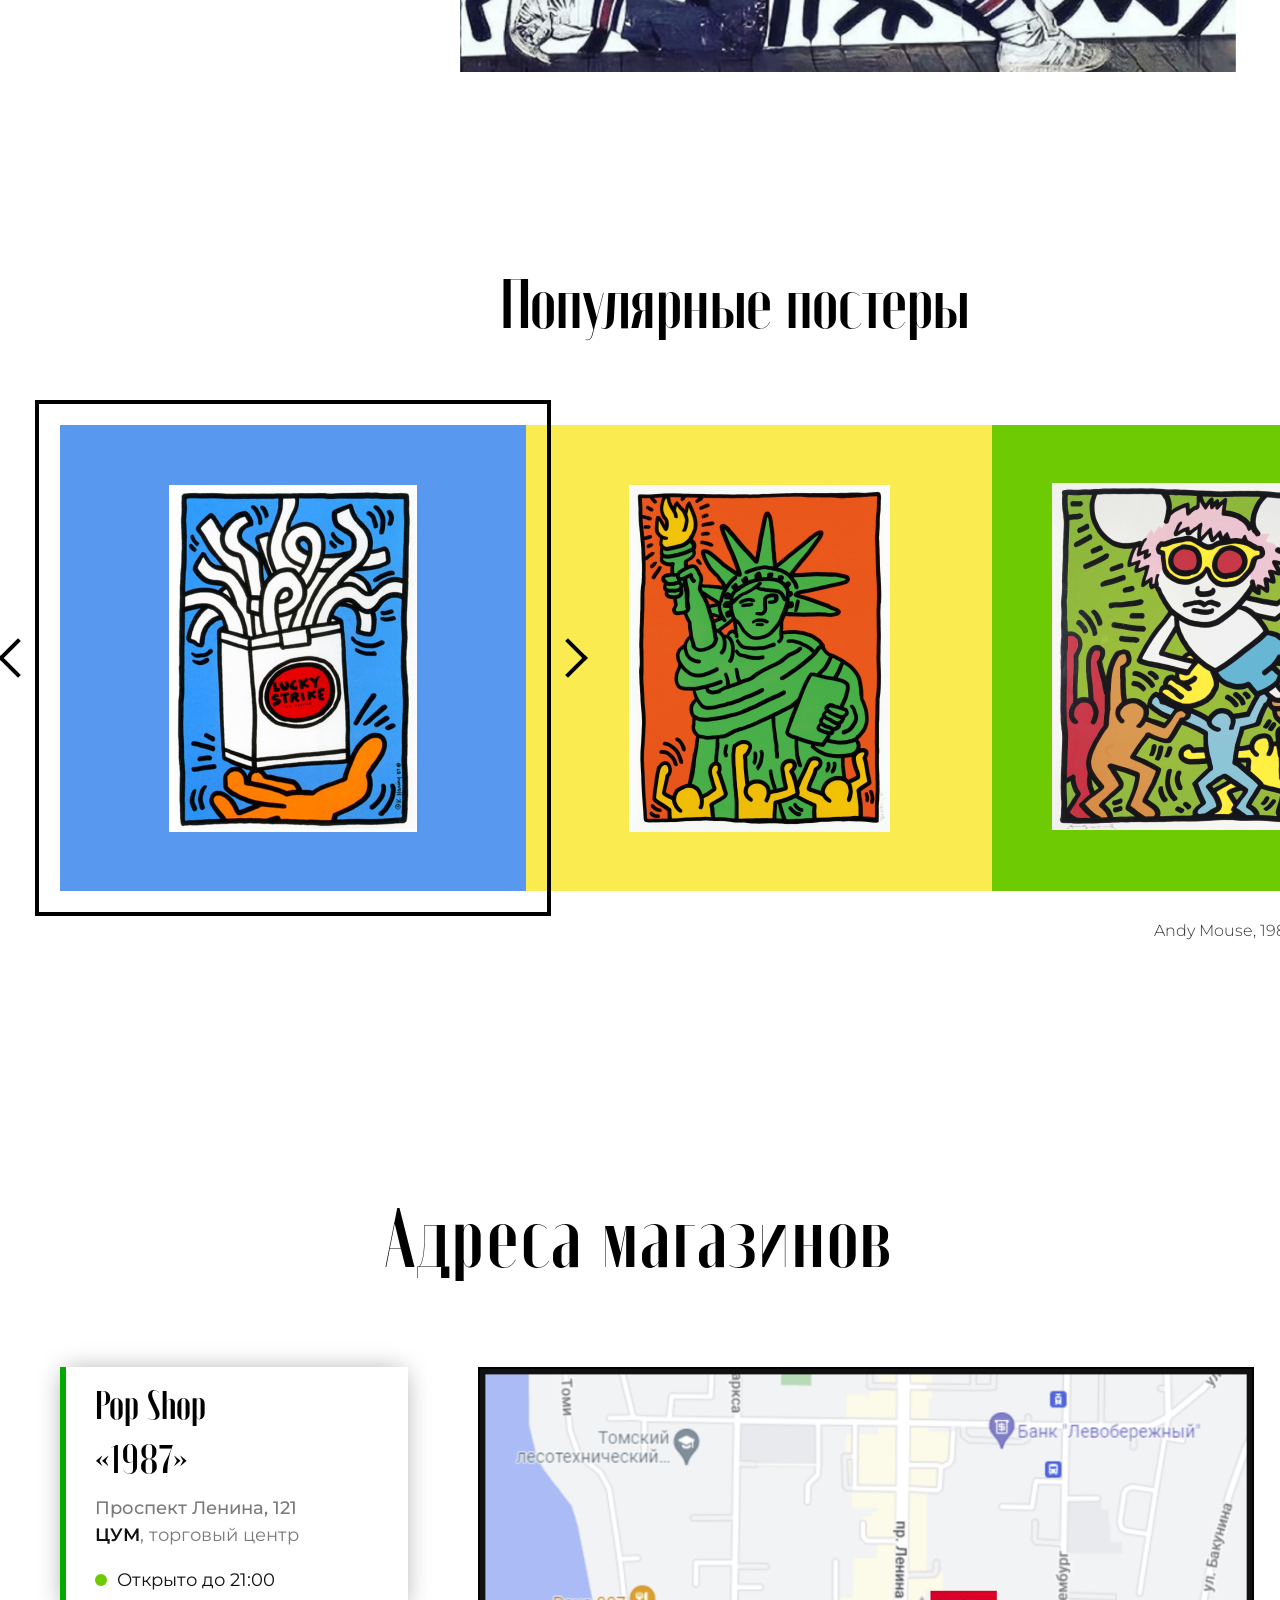
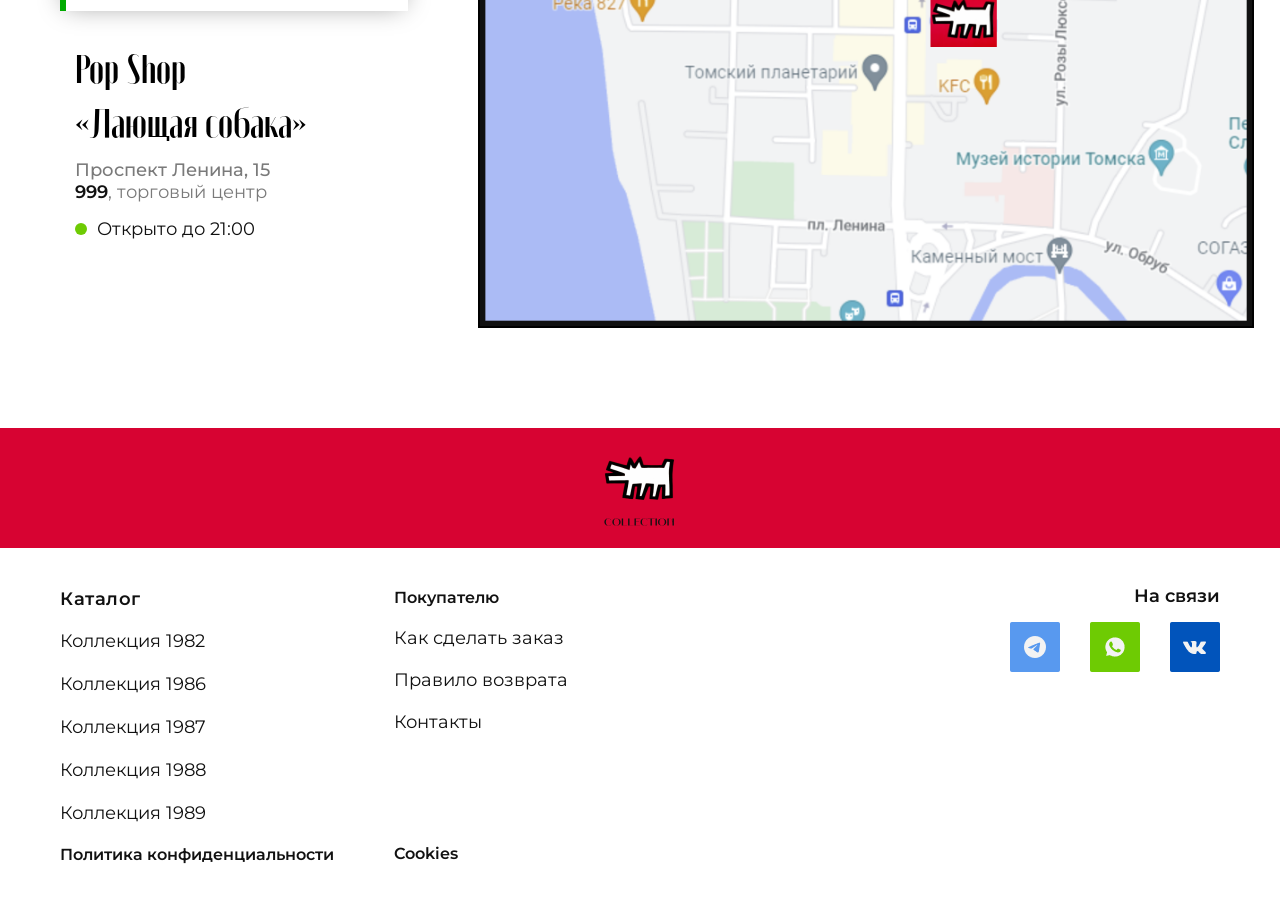
==== commit 49c76b30: "Update index.html" ====
--- a/index.html
+++ b/index.html
@@ -29,11 +29,10 @@
                     <span style="vertical-align: middle;">Каталог</span>
                 </a>
             </div>
-            <div class="header-center">
-                <a href="#"
+    <div class="header-center">
+                <a href="index.html"
                     style="border: none; background-color: transparent; display: inline-block; text-decoration: none;">
-                    <img src="C:\Users\pusto\OneDrive\Рабочий стол\практика\logo.png" alt="Название сайта"
-                        style="height: 80px; width: auto; display: block;">
+                    <img src="logo.png" alt="Название сайта" style="height: 80px; width: auto; display: block;">
                 </a>
             </div>
 
@@ -285,4 +284,5 @@
     <script src="index.js"></script>
 </body>
 
-</html>+
+</html>
--- a/index.css
+++ b/index.css
@@ -264,14 +264,14 @@
 
 @font-face {
     font-family: 'Moniqa';
-    src: url('fonts/OpenType-PS (OTF)/Moniqa-Display.otf') format('opentype');
+    src: url('Moniqa-Display.otf') format('opentype');
     font-weight: 500;
     font-style: normal;
 }
 
 @font-face {
     font-family: 'Moniqa';
-    src: url('fonts/OpenType-PS (OTF)/Moniqa-BoldDisplay.otf') format('opentype');
+    src: url('Moniqa-BoldDisplay.otf') format('opentype');
     font-weight: 700;
     font-style: normal;
 }
@@ -1327,4 +1327,5 @@
     .site-header {
         padding: 20px 50px;
     }
-}+
+}
